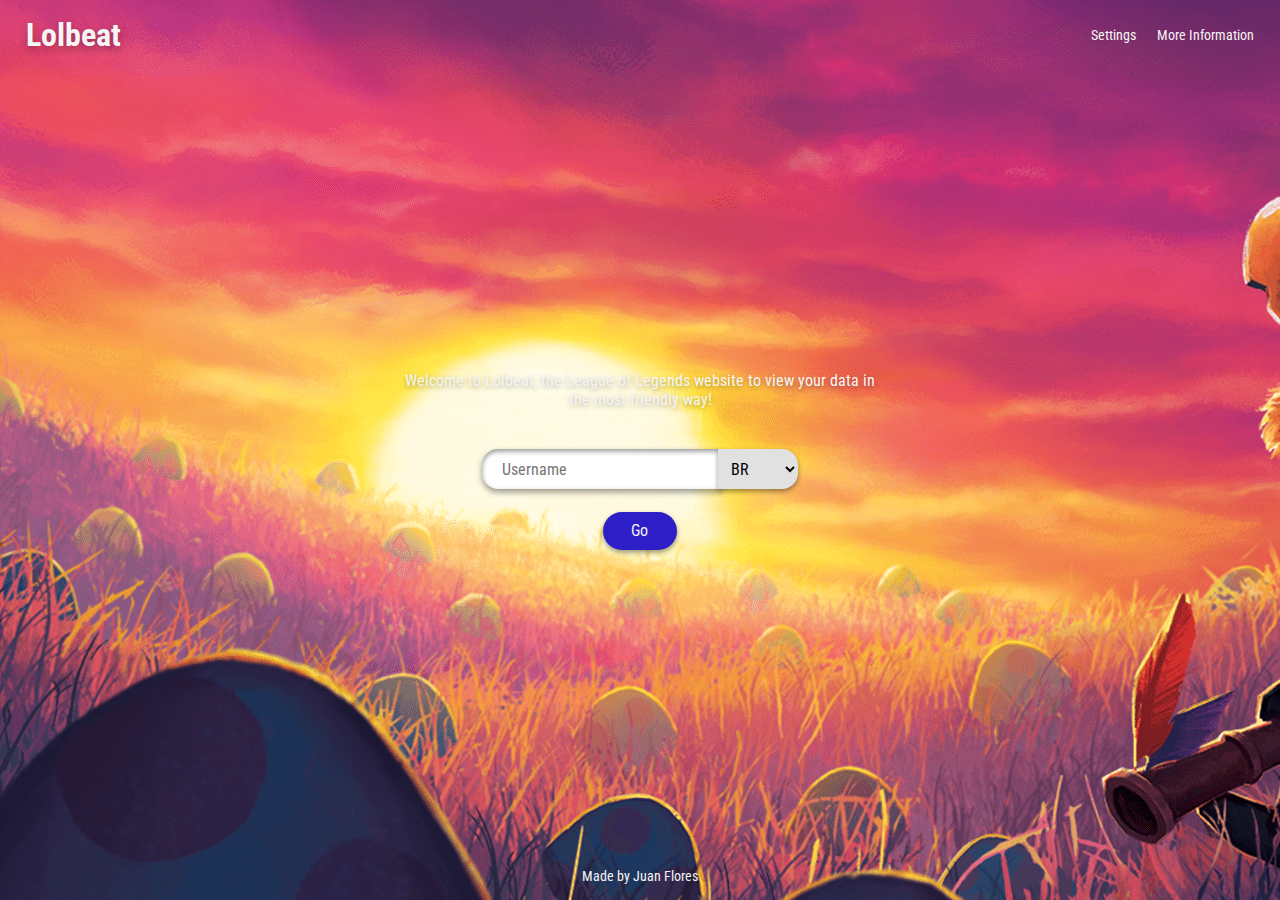
==== index.html @ 1b73fb6a "Initial commit" ====
<!DOCTYPE html>
<html lang="en">
<head>
    <title>Lolbeat - Home</title>
    <meta charset="UTF-8">
    <meta name="viewport" content="width=device-width, initial-scale=1.0, minimum-scale=1.0, user-scalable=yes">
    <link rel="icon" href="resources/images/mushroom-icon.png">
    <link rel="preconnect" href="https://fonts.googleapis.com">
    <link rel="preconnect" href="https://fonts.gstatic.com" crossorigin>
    <link href="https://fonts.googleapis.com/css2?family=Roboto+Condensed&family=Rubik&display=swap" rel="stylesheet">
    <link rel="stylesheet" href="styles/lolbeat.css">
    <link rel="stylesheet" href="styles/home.css">
    <script src="scripts/lolbeat.js" defer></script>
    <script src="scripts/home.js" defer></script>
</head>
<body>
    <div class="dark-background hidden"></div>
    <header>
        <div class="title-layout">
            <h1><a href="#">Lolbeat</a></h1>
        </div>
        <div class="nav-layout">
            <div class="nav-button-header">
                <button class="nav-button settings-button">Settings</button>
                <button class="nav-button more-information-button">More Information</button>
            </div>
            <div class="hamburger-icon">
                <div class="hamburger-line"></div>
                <div class="hamburger-line"></div>
                <div class="hamburger-line"></div>
            </div>
        </div>
    </header>
    <main>
        <div class="intro-layout">
            Welcome to Lolbeat, the League of Legends website
            to view your data in the most friendly way!
        </div>
        <div class="search-layout">
            <div class="input-layout">
                <input class="name-input" type="text" placeholder="Username">
                <select class="platform-select">
                    <option value="br1">BR</option>
                    <option value="eun1">EUNE</option>
                    <option value="euw1">EUW</option>
                    <option value="jp1">JP</option>
                    <option value="kr">KR</option>
                    <option value="la1">LAN</option>
                    <option value="la2">LAS</option>
                    <option value="na1">NA</option>
                    <option value="oc1">OCE</option>
                    <option value="tr1">TR</option>
                    <option value="ru">RU</option>
                </select>
            </div>
            <a class="go-button" href="#">Go</a>
        </div>
    </main>
    <footer>
        Made by Juan Flores
    </footer>
</body>
</html>
---- styles/lolbeat.css ----
:root {
    --header-height: 3.5rem;
    --min-font-size: 0.85rem;
    --small-radius: 0.2em;
    --medium-gap: 1.2em;
    --min-gap: 0.1em;
    --outline-width: 2px;
    --main-padding: 1em;
    --resize-transition: 0.5s;
    --fast-transition: 0.2s;
    --main-text-color: #f5f5f5;
    --main-text-hover-color: #c8c8c8;
    --front-background-color: #3e23f2;
    --front-background-color-hover: #6e7dfa;
    --middle-background-color: #220bbd;
    --back-background-color: #0c0445;
    --button-color: #2d1ec8;
    --button-hover-color: #7873ff;
    --dark-button-color: #1e0aa5;
    --lolbeat-light: #b6aefb;
    --lolbeat-light-hover: #8a7df9;
}

* {
    margin: 0;
    padding: 0;
    font-family: 'Roboto Condensed', Arial, sans-serif;
    box-sizing: border-box;
}

a:focus, input:focus, button:focus, select:focus {
    position: relative; /* On top of siblings */
    font-weight: bold;
}

a {
    text-decoration: none;
    color: inherit;
}

button {
    border: none;
    font-size: max(1em, var(--min-font-size)); /* Constant as default */
    background: none;
    color: inherit;
}

::selection {
    background-color: var(--lolbeat-light);
    color: var(--back-background-color);
}

input, select {
    font-size: max(1em, var(--min-font-size)); /* Constant as default */
    border-style: none;
}



.v-centered-row {
    display: flex;
    flex-direction: row;
    justify-content: flex-start;
    align-items: center;
    overflow: visible;
}

.v-centered-column {
    display: flex;
    flex-direction: column;
    justify-content: center;
    align-items: flex-start;
    overflow: visible;
}

.hidden {
    display: none;
}

.wrapped {
    flex-wrap: wrap;
}

/*

*/

/*
==================================
============= LOADER =============
==================================
 */

.lolbeat-loader {
    width: 1.2em;
    height: 1.2em;
    margin: 0 auto;
    border: 0.3em solid var(--lolbeat-light);
    border-top: 0.3em solid var(--front-background-color);
    border-radius: 50%;
    animation: spin 1s linear infinite;
    -webkit-animation: spin 1s linear infinite; /* Safari */
}

/* Safari */
@-webkit-keyframes spin {
    0% { -webkit-transform: rotate(0deg); }
    100% { -webkit-transform: rotate(360deg); }
}

@keyframes spin {
    0% { transform: rotate(0deg); }
    100% { transform: rotate(360deg); }
}

/*
===================================
============ SCROLLBAR ============
===================================
 */

::-webkit-scrollbar {
    width: 1rem;
}

::-webkit-scrollbar-track {
    background-color: var(--middle-background-color);
}

::-webkit-scrollbar-thumb {
    background-color: var(--lolbeat-light);
    border: .25em solid var(--middle-background-color);
    border-radius: 100vw;
}

::-webkit-scrollbar-thumb:hover {
    background-color: var(--lolbeat-light-hover);
}

/* Mozilla */
@supports (scrollbar-color: var(--lolbeat-light) var(--middle-background-color)) {
    * {
        scrollbar-color: var(--lolbeat-light) var(--middle-background-color);
    }
}
---- styles/home.css ----
body {
    display: flex;
    flex-direction: column;
    justify-content: space-between;
    height: 100vh;
    background-image: url("/resources/images/lolbeat-teemo-background.png");
    background-position: 0 0;
    background-size: auto auto;
    background-repeat: repeat-x;
    animation: animatedBackground 10s linear infinite alternate;
}

@keyframes animatedBackground {
    from {
        background-position: 0 0;
    }
    to {
        background-position: 100% 0;
    }
}

.dark-background {
    z-index: 1;
    position: fixed;
    left: 0;
    top: 0;
    width: 100%;
    height: 100%;
    background-color: rgba(0, 0, 0, 0.6);
}

header {
    z-index: 2;
    display: flex;
    flex-direction: row;
    justify-content: space-between;
    align-items: center;
    position: sticky;
    left: 0;
    top: 0;
    padding: 1em 1.6em;
    color: var(--main-text-color);
}

.title-layout {
    text-shadow: 0 0.2rem 0.5rem rgba(0, 0, 0, 0.3);
    cursor: pointer;
    transition: 0.5s;
}

.title-layout:hover {
    color: var(--main-text-hover-color);
}

.nav-layout {
    display: flex;
    flex-direction: row;
    align-items: center;
    font-size: var(--min-font-size);
}

.nav-button-header {
    display: flex;
    flex-direction: row;
    gap: 1.6em;
}

.nav-button {
    cursor: pointer;
    transition: var(--fast-transition);
}

.nav-button:hover {
    color: var(--main-text-hover-color);
}

.nav-button-dialog {
    display: none;
}

.hamburger-icon {
    display: none;
}

main {
    display: flex;
    flex-direction: column;
    justify-content: center;
    align-items: center;
    gap: 2.5em;
    text-align: center;
}

.intro-layout {
    max-width: min(30em, 90%);
    color: var(--main-text-color);
    text-shadow: 0 0.15rem 0.3rem rgba(0, 0, 0, 0.3);
    transition: var(--resize-transition);
}

.search-layout {
    display: flex;
    flex-direction: column;
    justify-content: space-between;
    align-items: center;
    gap: 1.4em;
    font-size: 1rem;
}

.input-layout {
    display: flex;
    flex-direction: row;
    height: 2.5em;
    transition: var(--resize-transition);
}

.name-input {
    width: 15em;
    padding: 0.6em 1.2em;
    border-top-left-radius: 1em;
    border-bottom-left-radius: 1em;
    box-shadow: 0 0.15rem 0.3rem 0 rgba(0, 0, 0, 0.4) inset, 0 0.2rem 0.4rem 0 rgba(0, 0, 0, 0.4);
}

.platform-select {
    width: 5em;
    margin-left: -0.3em;
    padding: 0.6em 0.4em 0.6em 0.6em;
    border-top-right-radius: 1em;
    border-bottom-right-radius: 1em;
    background-color: #e1e1e1;
    box-shadow: 0 0.15rem 0.3rem 0 rgba(0, 0, 0, 0.4);
    transition: var(--fast-transition);
}

.platform-select:hover, .platform-select:focus {
    background-color: whitesmoke;
}

.go-button {
    display: block;
    padding: 0.6em 1.8em;
    border-radius: 1.2em;
    background-color: var(--button-color);
    color: var(--main-text-color);
    box-shadow: 0 0.15rem 0.3rem 0 rgba(0, 0, 0, 0.4);
    transition: var(--fast-transition);
}

.go-button:hover, .go-button:focus {
    background-color: var(--button-hover-color);
}

footer {
    z-index: 2;
    padding: 1.2em;
    text-align: center;
    font-size: var(--min-font-size);
    color: var(--main-text-color);
    transition: var(--resize-transition);
}

@media all and (max-width: 1280px) {
    body {
        animation: animatedBackground 21s linear infinite alternate;
    }
}

@media all and (max-width: 720px) {
    body {
        animation: animatedBackground 32s linear infinite alternate;
    }

    header {
        font-size: var(--min-font-size);
    }

    .nav-button-header {
        display: none;
    }

    .nav-button-dialog {
        display: flex;
        flex-direction: column;
        position: fixed;
        left: 50%;
        top: 50%;
        transform: translateX(-50%) translateY(-50%);
    }

    .nav-button {
        width: 21em;
        padding: 1.2em;
        background-color: var(--front-background-color);
    }

    .nav-button:hover {
        background-color: var(--front-background-color-hover);
    }

    .hamburger-icon {
        display: block;
        padding: 0.3em 0.6em;
        border-radius: 0.25em;
        background-color: var(--button-color);
        box-shadow: 0 0.2rem 0.5rem 0 rgba(0, 0, 0, 0.4);
        cursor: pointer;
        transition: 0.5s;
    }

    .hamburger-icon:hover {
        background-color: var(--button-hover-color);
    }

    .hamburger-line {
        width: 1.2rem;
        height: 0.15rem;
        background-color: var(--main-text-color);
        margin: 0.25rem 0;
    }

    .intro-layout {
        font-size: var(--min-font-size);
    }

    .search-layout {
        font-size: var(--min-font-size);
    }

}

@media all and (min-width: 1920px) {
    body {
        background-size: 100% 120%;
    }
}
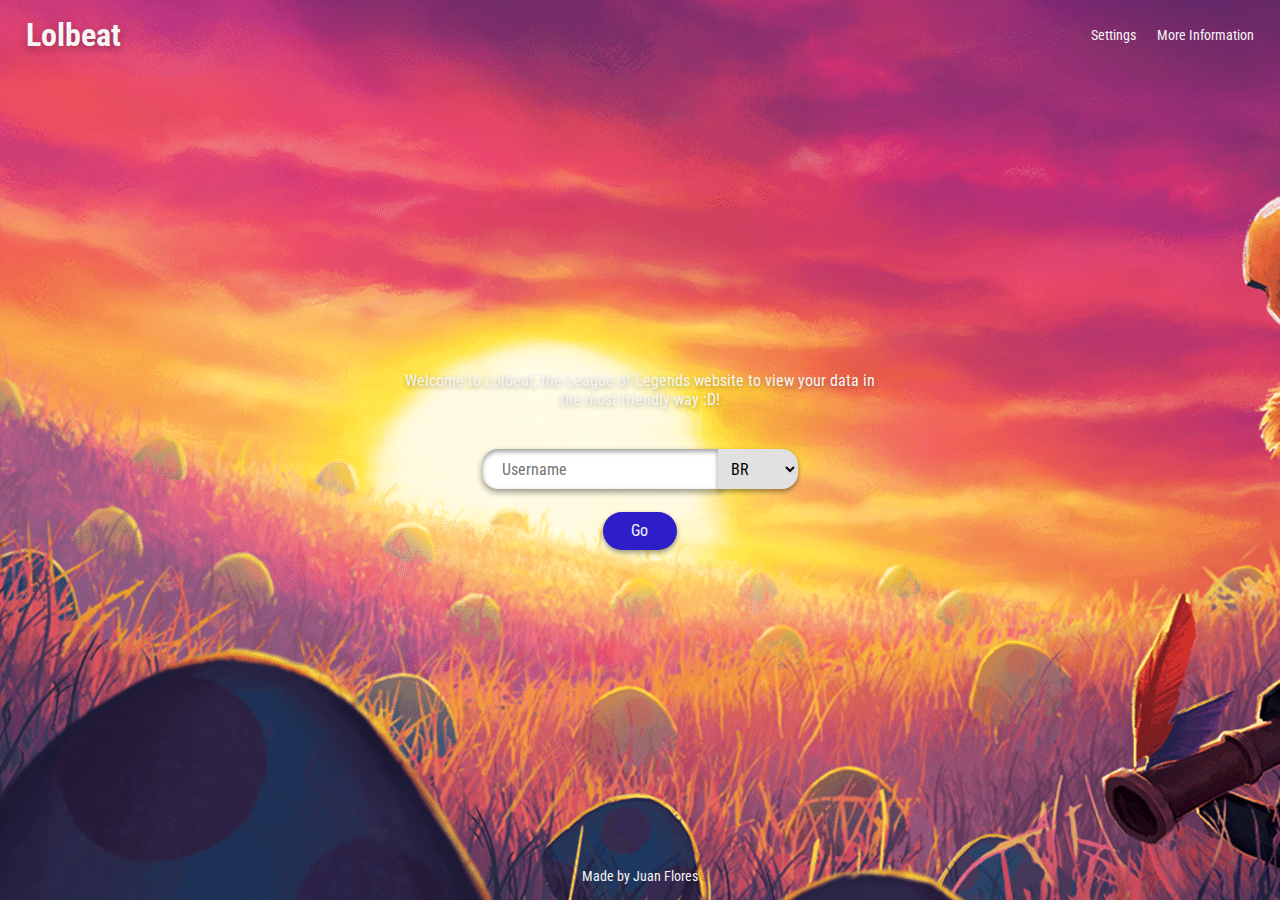
==== commit 81e39401: "Update index.html" ====
--- a/index.html
+++ b/index.html
@@ -34,7 +34,7 @@
     <main>
         <div class="intro-layout">
             Welcome to Lolbeat, the League of Legends website
-            to view your data in the most friendly way!
+            to view your data in the most friendly way :D!
         </div>
         <div class="search-layout">
             <div class="input-layout">
